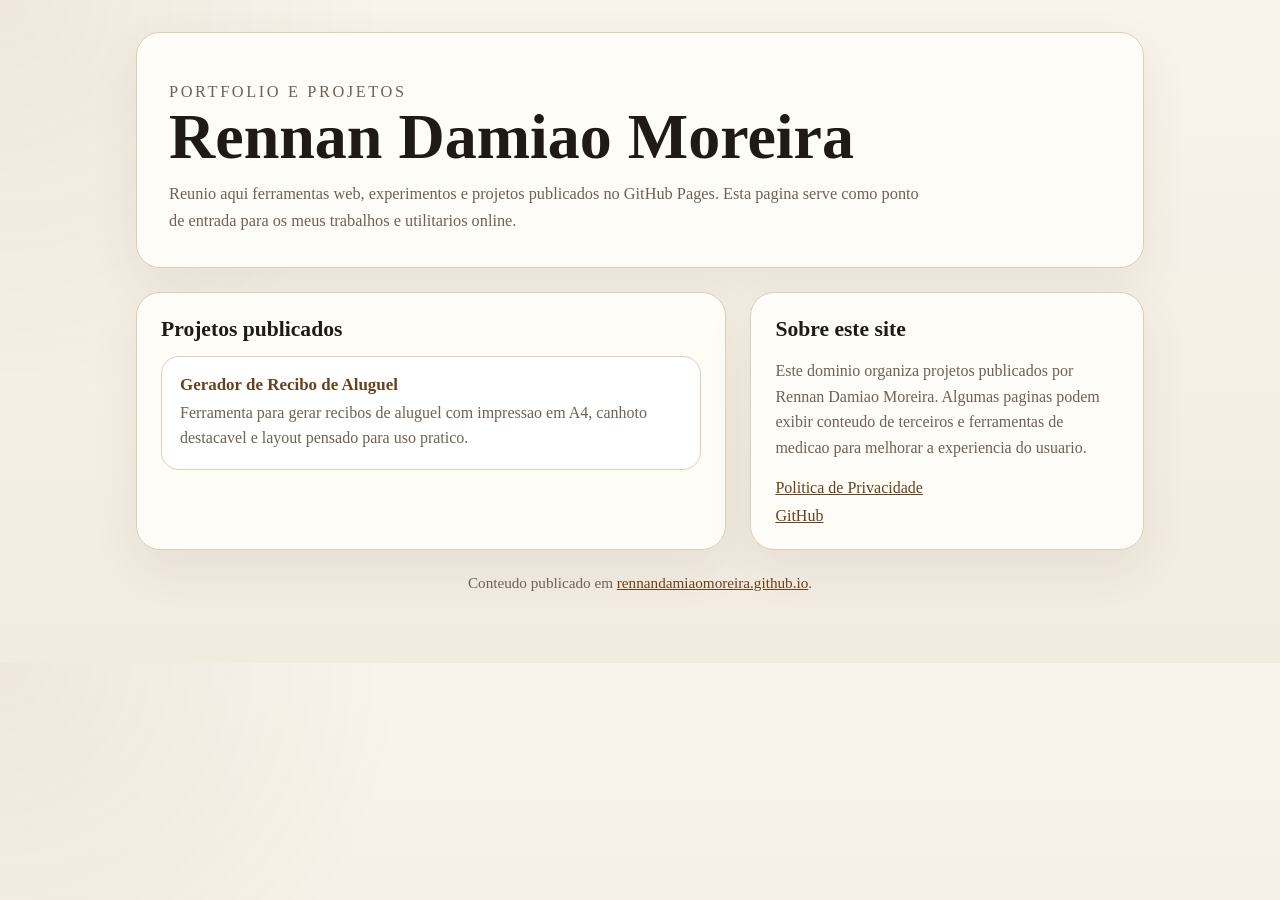
==== index.html @ 284f4dc1 "principal" ====
<!DOCTYPE html>
<html lang="pt-BR">
<head>
    <meta charset="UTF-8">
    <meta http-equiv="X-UA-Compatible" content="IE=edge">
    <meta name="viewport" content="width=device-width, initial-scale=1.0">
    <title>Rennan Damiao Moreira</title>
    <meta name="description" content="Projetos, ferramentas e experimentos publicados por Rennan Damiao Moreira.">
    <meta name="google-site-verification" content="cHc9ku_yMv4y8DhApohJNucnqFjQscXv2vftnZROdxE">
    <style>
        :root {
            --bg: #f6f2ea;
            --surface: #fffdf8;
            --ink: #1f1a16;
            --muted: #6d6257;
            --line: #decdb9;
            --accent: #87572b;
            --accent-dark: #68411d;
        }

        * {
            box-sizing: border-box;
        }

        body {
            margin: 0;
            font-family: Georgia, "Times New Roman", serif;
            background:
                radial-gradient(circle at top left, rgba(135, 87, 43, 0.08), transparent 28%),
                linear-gradient(180deg, #f8f4ec 0%, #f2ebe0 100%);
            color: var(--ink);
        }

        .page {
            max-width: 1040px;
            margin: 0 auto;
            padding: 32px 16px 56px;
        }

        .hero,
        .section {
            background: rgba(255, 253, 248, 0.94);
            border: 1px solid var(--line);
            border-radius: 24px;
            box-shadow: 0 18px 48px rgba(82, 58, 36, 0.08);
        }

        .hero {
            padding: 32px;
            margin-bottom: 24px;
        }

        .eyebrow {
            margin: 0 0 8px;
            font-size: 0.84rem;
            letter-spacing: 0.16em;
            text-transform: uppercase;
            color: var(--accent);
        }

        h1,
        h2 {
            margin: 0;
        }

        h1 {
            font-size: clamp(2.2rem, 5vw, 4rem);
            line-height: 0.96;
        }

        .hero p {
            max-width: 760px;
            margin: 14px 0 0;
            color: var(--muted);
            font-size: 1.02rem;
            line-height: 1.65;
        }

        .layout {
            display: grid;
            gap: 24px;
            grid-template-columns: minmax(0, 1.2fr) minmax(280px, 0.8fr);
        }

        .section {
            padding: 24px;
        }

        .section h2 {
            margin-bottom: 14px;
            font-size: 1.35rem;
        }

        .section p,
        .section li {
            color: var(--muted);
            line-height: 1.6;
        }

        .project-list {
            display: grid;
            gap: 16px;
        }

        .project-card {
            display: block;
            padding: 18px;
            border: 1px solid var(--line);
            border-radius: 18px;
            background: #fff;
            text-decoration: none;
            color: inherit;
            transition: transform 0.18s ease, box-shadow 0.18s ease;
        }

        .project-card:hover {
            transform: translateY(-2px);
            box-shadow: 0 12px 24px rgba(82, 58, 36, 0.08);
        }

        .project-card strong {
            display: block;
            margin-bottom: 6px;
            color: var(--accent-dark);
            font-size: 1.06rem;
        }

        .project-card span {
            color: var(--muted);
            line-height: 1.55;
        }

        .links {
            display: grid;
            gap: 10px;
            margin-top: 18px;
        }

        .links a,
        .footer a {
            color: var(--accent-dark);
        }

        .footer {
            margin-top: 24px;
            text-align: center;
            color: var(--muted);
            font-size: 0.95rem;
        }

        @media (max-width: 860px) {
            .layout {
                grid-template-columns: 1fr;
            }

            .hero,
            .section {
                padding: 20px;
            }
        }
    </style>


   <script async src="https://pagead2.googlesyndication.com/pagead/js/adsbygoogle.js?client=ca-pub-9170880056715770"
     crossorigin="anonymous"></script>

</head>
<body>
    <main class="page">
        <header class="hero">
            <p class="eyebrow">Portfolio e projetos</p>
            <h1>Rennan Damiao Moreira</h1>
            <p>Reunio aqui ferramentas web, experimentos e projetos publicados no GitHub Pages. Esta pagina serve como ponto de entrada para os meus trabalhos e utilitarios online.</p>
        </header>

        <section class="layout">
            <section class="section">
                <h2>Projetos publicados</h2>
                <div class="project-list">
                    <a class="project-card" href="https://rennandamiaomoreira.github.io/GeradorReciboAluguel/">
                        <strong>Gerador de Recibo de Aluguel</strong>
                        <span>Ferramenta para gerar recibos de aluguel com impressao em A4, canhoto destacavel e layout pensado para uso pratico.</span>
                    </a>
                </div>
            </section>

            <aside class="section">
                <h2>Sobre este site</h2>
                <p>Este dominio organiza projetos publicados por Rennan Damiao Moreira. Algumas paginas podem exibir conteudo de terceiros e ferramentas de medicao para melhorar a experiencia do usuario.</p>
                <div class="links">
                    <a href="privacy.html">Politica de Privacidade</a>
                    <a href="https://github.com/RennanDamiaoMoreira" rel="noopener noreferrer">GitHub</a>
                </div>
            </aside>
        </section>

        <footer class="footer">
            <p>Conteudo publicado em <a href="https://rennandamiaomoreira.github.io/">rennandamiaomoreira.github.io</a>.</p>
        </footer>
    </main>
</body>
</html>
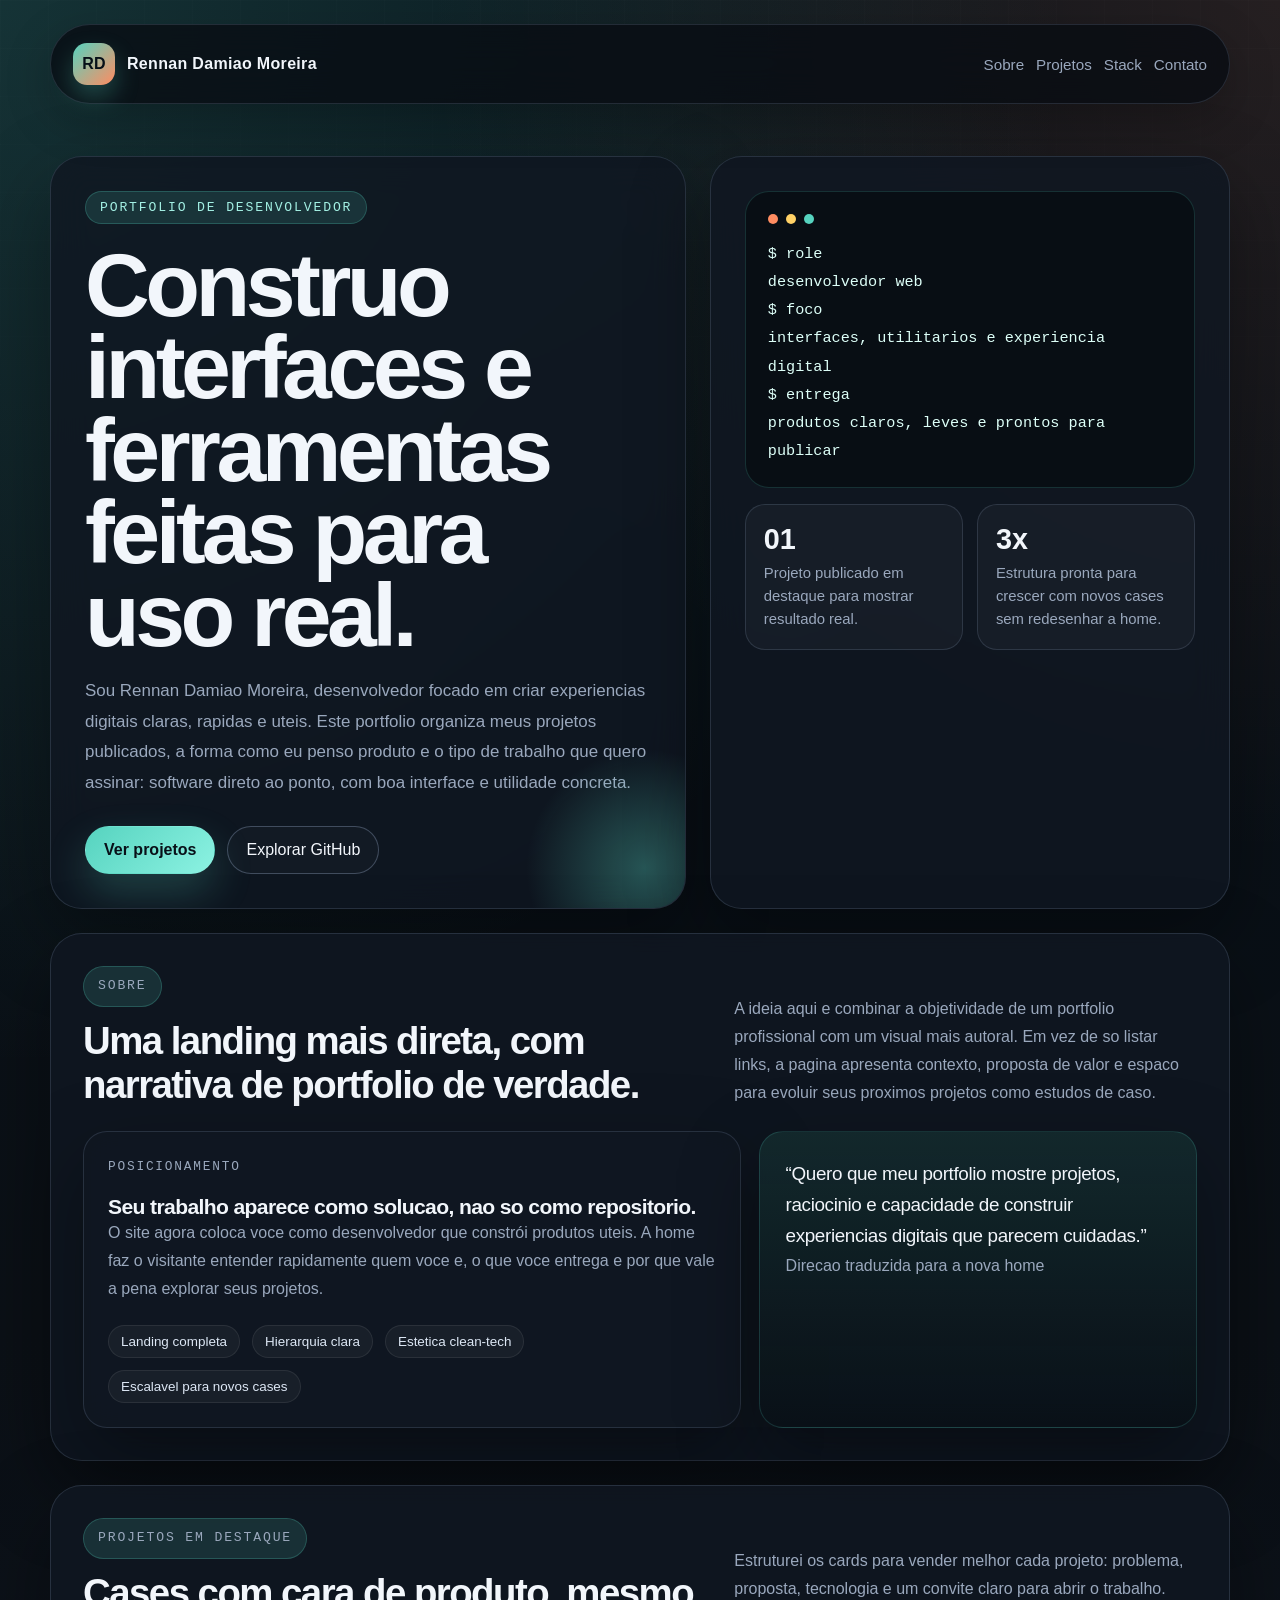
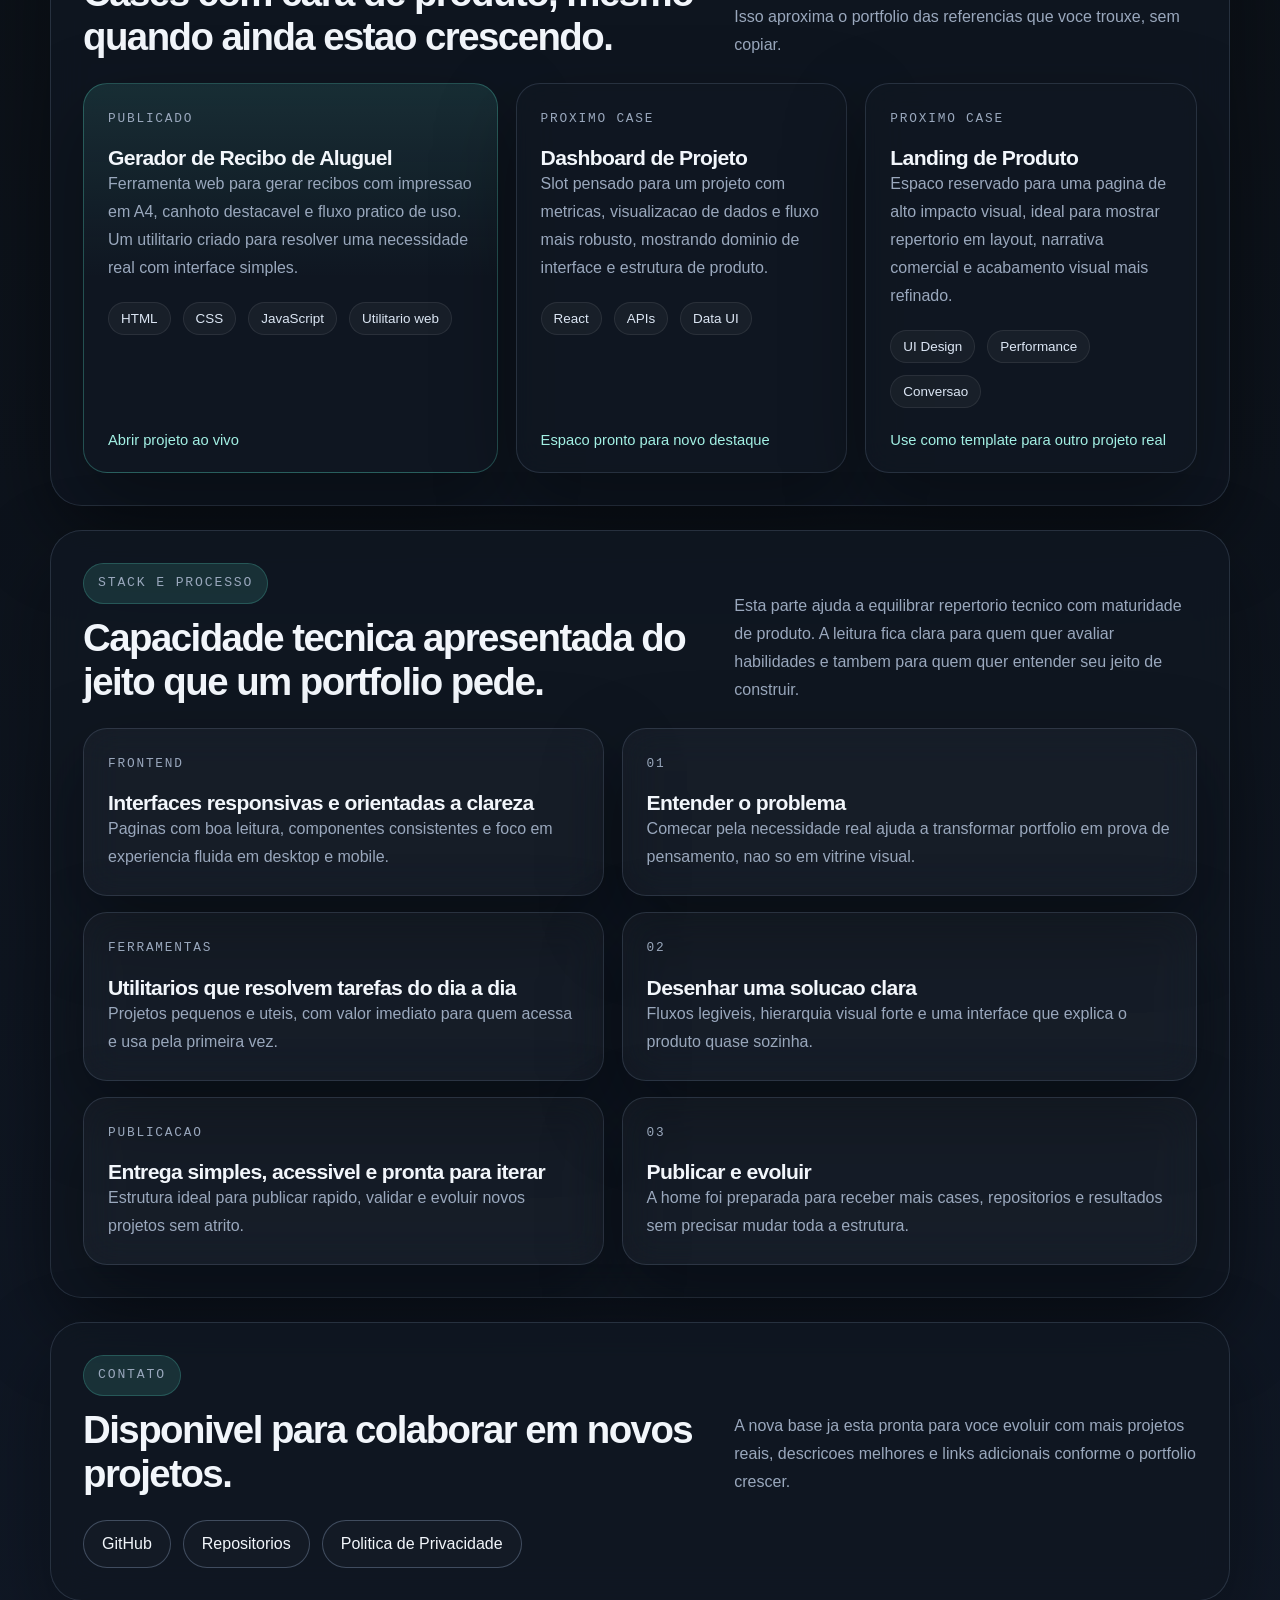
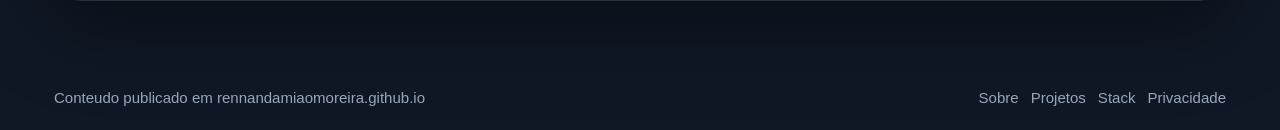
==== commit 4e4f974c: "Refactor home page into modular shell" ====
--- a/index.html
+++ b/index.html
@@ -4,199 +4,264 @@
     <meta charset="UTF-8">
     <meta http-equiv="X-UA-Compatible" content="IE=edge">
     <meta name="viewport" content="width=device-width, initial-scale=1.0">
-    <title>Rennan Damiao Moreira</title>
-    <meta name="description" content="Projetos, ferramentas e experimentos publicados por Rennan Damiao Moreira.">
+    <title>Rennan Damiao Moreira | Desenvolvedor</title>
+    <meta name="description" content="Portfolio de Rennan Damiao Moreira com projetos web, ferramentas publicadas e experimentos de desenvolvimento.">
     <meta name="google-site-verification" content="cHc9ku_yMv4y8DhApohJNucnqFjQscXv2vftnZROdxE">
-    <style>
-        :root {
-            --bg: #f6f2ea;
-            --surface: #fffdf8;
-            --ink: #1f1a16;
-            --muted: #6d6257;
-            --line: #decdb9;
-            --accent: #87572b;
-            --accent-dark: #68411d;
-        }
-
-        * {
-            box-sizing: border-box;
-        }
-
-        body {
-            margin: 0;
-            font-family: Georgia, "Times New Roman", serif;
-            background:
-                radial-gradient(circle at top left, rgba(135, 87, 43, 0.08), transparent 28%),
-                linear-gradient(180deg, #f8f4ec 0%, #f2ebe0 100%);
-            color: var(--ink);
-        }
-
-        .page {
-            max-width: 1040px;
-            margin: 0 auto;
-            padding: 32px 16px 56px;
-        }
-
-        .hero,
-        .section {
-            background: rgba(255, 253, 248, 0.94);
-            border: 1px solid var(--line);
-            border-radius: 24px;
-            box-shadow: 0 18px 48px rgba(82, 58, 36, 0.08);
-        }
-
-        .hero {
-            padding: 32px;
-            margin-bottom: 24px;
-        }
-
-        .eyebrow {
-            margin: 0 0 8px;
-            font-size: 0.84rem;
-            letter-spacing: 0.16em;
-            text-transform: uppercase;
-            color: var(--accent);
-        }
-
-        h1,
-        h2 {
-            margin: 0;
-        }
-
-        h1 {
-            font-size: clamp(2.2rem, 5vw, 4rem);
-            line-height: 0.96;
-        }
-
-        .hero p {
-            max-width: 760px;
-            margin: 14px 0 0;
-            color: var(--muted);
-            font-size: 1.02rem;
-            line-height: 1.65;
-        }
-
-        .layout {
-            display: grid;
-            gap: 24px;
-            grid-template-columns: minmax(0, 1.2fr) minmax(280px, 0.8fr);
-        }
-
-        .section {
-            padding: 24px;
-        }
-
-        .section h2 {
-            margin-bottom: 14px;
-            font-size: 1.35rem;
-        }
-
-        .section p,
-        .section li {
-            color: var(--muted);
-            line-height: 1.6;
-        }
-
-        .project-list {
-            display: grid;
-            gap: 16px;
-        }
-
-        .project-card {
-            display: block;
-            padding: 18px;
-            border: 1px solid var(--line);
-            border-radius: 18px;
-            background: #fff;
-            text-decoration: none;
-            color: inherit;
-            transition: transform 0.18s ease, box-shadow 0.18s ease;
-        }
-
-        .project-card:hover {
-            transform: translateY(-2px);
-            box-shadow: 0 12px 24px rgba(82, 58, 36, 0.08);
-        }
-
-        .project-card strong {
-            display: block;
-            margin-bottom: 6px;
-            color: var(--accent-dark);
-            font-size: 1.06rem;
-        }
-
-        .project-card span {
-            color: var(--muted);
-            line-height: 1.55;
-        }
-
-        .links {
-            display: grid;
-            gap: 10px;
-            margin-top: 18px;
-        }
-
-        .links a,
-        .footer a {
-            color: var(--accent-dark);
-        }
-
-        .footer {
-            margin-top: 24px;
-            text-align: center;
-            color: var(--muted);
-            font-size: 0.95rem;
-        }
-
-        @media (max-width: 860px) {
-            .layout {
-                grid-template-columns: 1fr;
-            }
-
-            .hero,
-            .section {
-                padding: 20px;
-            }
-        }
-    </style>
-
-
-   <script async src="https://pagead2.googlesyndication.com/pagead/js/adsbygoogle.js?client=ca-pub-9170880056715770"
-     crossorigin="anonymous"></script>
-
+    <link rel="stylesheet" href="./assets/css/tokens.css">
+    <link rel="stylesheet" href="./assets/css/base.css">
+    <link rel="stylesheet" href="./assets/css/components.css">
+    <link rel="stylesheet" href="./assets/css/pages/home.css">
+    <script defer src="./assets/js/data/site.js"></script>
+    <script defer src="./assets/js/layout.js"></script>
+    <script async src="https://pagead2.googlesyndication.com/pagead/js/adsbygoogle.js?client=ca-pub-9170880056715770"
+        crossorigin="anonymous"></script>
 </head>
-<body>
-    <main class="page">
-        <header class="hero">
-            <p class="eyebrow">Portfolio e projetos</p>
-            <h1>Rennan Damiao Moreira</h1>
-            <p>Reunio aqui ferramentas web, experimentos e projetos publicados no GitHub Pages. Esta pagina serve como ponto de entrada para os meus trabalhos e utilitarios online.</p>
-        </header>
-
-        <section class="layout">
-            <section class="section">
-                <h2>Projetos publicados</h2>
-                <div class="project-list">
-                    <a class="project-card" href="https://rennandamiaomoreira.github.io/GeradorReciboAluguel/">
-                        <strong>Gerador de Recibo de Aluguel</strong>
-                        <span>Ferramenta para gerar recibos de aluguel com impressao em A4, canhoto destacavel e layout pensado para uso pratico.</span>
+<body data-page="home">
+    <div class="site-shell">
+        <header data-site-header></header>
+
+        <main class="page page-home">
+            <section class="hero">
+                <article class="panel hero-main">
+                    <p class="eyebrow">Portfolio de desenvolvedor</p>
+                    <h1>Construo interfaces e ferramentas feitas para uso real.</h1>
+                    <p class="hero-copy">
+                        Sou Rennan Damiao Moreira, desenvolvedor focado em criar experiencias digitais claras,
+                        rapidas e uteis. Este portfolio organiza meus projetos publicados, a forma como eu penso
+                        produto e o tipo de trabalho que quero assinar: software direto ao ponto, com boa interface
+                        e utilidade concreta.
+                    </p>
+                    <div class="cta-group">
+                        <a class="button button-primary" href="#projetos">Ver projetos</a>
+                        <a class="button button-secondary" href="https://github.com/RennanDamiaoMoreira" rel="noopener noreferrer">Explorar GitHub</a>
+                    </div>
+                </article>
+
+                <aside class="panel hero-side">
+                    <div class="terminal" aria-label="Resumo profissional">
+                        <div class="terminal-top">
+                            <span class="dot"></span>
+                            <span class="dot"></span>
+                            <span class="dot"></span>
+                        </div>
+                        <code>$ role</code>
+                        <code>desenvolvedor web</code>
+                        <code>$ foco</code>
+                        <code>interfaces, utilitarios e experiencia digital</code>
+                        <code>$ entrega</code>
+                        <code>produtos claros, leves e prontos para publicar</code>
+                    </div>
+
+                    <div class="hero-metrics">
+                        <div class="metric">
+                            <strong>01</strong>
+                            <span>Projeto publicado em destaque para mostrar resultado real.</span>
+                        </div>
+                        <div class="metric">
+                            <strong>3x</strong>
+                            <span>Estrutura pronta para crescer com novos cases sem redesenhar a home.</span>
+                        </div>
+                    </div>
+                </aside>
+            </section>
+
+            <section class="panel section" id="sobre">
+                <div class="section-header">
+                    <div>
+                        <p class="eyebrow">Sobre</p>
+                        <h2>Uma landing mais direta, com narrativa de portfolio de verdade.</h2>
+                    </div>
+                    <p>
+                        A ideia aqui e combinar a objetividade de um portfolio profissional com um visual mais autoral.
+                        Em vez de so listar links, a pagina apresenta contexto, proposta de valor e espaco para evoluir
+                        seus proximos projetos como estudos de caso.
+                    </p>
+                </div>
+
+                <div class="about-grid">
+                    <article class="about-card">
+                        <p class="mini-title">Posicionamento</p>
+                        <h3>Seu trabalho aparece como solucao, nao so como repositorio.</h3>
+                        <p>
+                            O site agora coloca voce como desenvolvedor que constrói produtos uteis. A home faz o visitante
+                            entender rapidamente quem voce e, o que voce entrega e por que vale a pena explorar seus projetos.
+                        </p>
+                        <div class="inline-list">
+                            <span>Landing completa</span>
+                            <span>Hierarquia clara</span>
+                            <span>Estetica clean-tech</span>
+                            <span>Escalavel para novos cases</span>
+                        </div>
+                    </article>
+
+                    <aside class="quote-card">
+                        <p>
+                            “Quero que meu portfolio mostre projetos, raciocinio e capacidade de construir experiencias
+                            digitais que parecem cuidadas.”
+                        </p>
+                        <span>Direcao traduzida para a nova home</span>
+                    </aside>
+                </div>
+            </section>
+
+            <section class="panel section" id="projetos">
+                <div class="section-header">
+                    <div>
+                        <p class="eyebrow">Projetos em destaque</p>
+                        <h2>Cases com cara de produto, mesmo quando ainda estao crescendo.</h2>
+                    </div>
+                    <p>
+                        Estruturei os cards para vender melhor cada projeto: problema, proposta, tecnologia e um convite
+                        claro para abrir o trabalho. Isso aproxima o portfolio das referencias que voce trouxe, sem copiar.
+                    </p>
+                </div>
+
+                <div class="project-grid">
+                    <a class="project-card featured" href="https://rennandamiaomoreira.github.io/GeradorReciboAluguel/">
+                        <div>
+                            <p class="project-kicker">Publicado</p>
+                            <h3>Gerador de Recibo de Aluguel</h3>
+                            <p>
+                                Ferramenta web para gerar recibos com impressao em A4, canhoto destacavel e fluxo pratico
+                                de uso. Um utilitario criado para resolver uma necessidade real com interface simples.
+                            </p>
+                            <div class="chip-list">
+                                <span class="tag">HTML</span>
+                                <span class="tag">CSS</span>
+                                <span class="tag">JavaScript</span>
+                                <span class="tag">Utilitario web</span>
+                            </div>
+                        </div>
+                        <span class="project-meta">Abrir projeto ao vivo</span>
                     </a>
-                </div>
-            </section>
-
-            <aside class="section">
-                <h2>Sobre este site</h2>
-                <p>Este dominio organiza projetos publicados por Rennan Damiao Moreira. Algumas paginas podem exibir conteudo de terceiros e ferramentas de medicao para melhorar a experiencia do usuario.</p>
-                <div class="links">
-                    <a href="privacy.html">Politica de Privacidade</a>
-                    <a href="https://github.com/RennanDamiaoMoreira" rel="noopener noreferrer">GitHub</a>
-                </div>
-            </aside>
-        </section>
-
-        <footer class="footer">
-            <p>Conteudo publicado em <a href="https://rennandamiaomoreira.github.io/">rennandamiaomoreira.github.io</a>.</p>
-        </footer>
-    </main>
+
+                    <article class="project-card">
+                        <div>
+                            <p class="project-kicker">Proximo case</p>
+                            <h3>Dashboard de Projeto</h3>
+                            <p>
+                                Slot pensado para um projeto com metricas, visualizacao de dados e fluxo mais robusto,
+                                mostrando dominio de interface e estrutura de produto.
+                            </p>
+                            <div class="chip-list">
+                                <span class="mini-tag">React</span>
+                                <span class="mini-tag">APIs</span>
+                                <span class="mini-tag">Data UI</span>
+                            </div>
+                        </div>
+                        <span class="project-meta">Espaco pronto para novo destaque</span>
+                    </article>
+
+                    <article class="project-card">
+                        <div>
+                            <p class="project-kicker">Proximo case</p>
+                            <h3>Landing de Produto</h3>
+                            <p>
+                                Espaco reservado para uma pagina de alto impacto visual, ideal para mostrar repertorio em
+                                layout, narrativa comercial e acabamento visual mais refinado.
+                            </p>
+                            <div class="chip-list">
+                                <span class="mini-tag">UI Design</span>
+                                <span class="mini-tag">Performance</span>
+                                <span class="mini-tag">Conversao</span>
+                            </div>
+                        </div>
+                        <span class="project-meta">Use como template para outro projeto real</span>
+                    </article>
+                </div>
+            </section>
+
+            <section class="panel section" id="stack">
+                <div class="section-header">
+                    <div>
+                        <p class="eyebrow">Stack e processo</p>
+                        <h2>Capacidade tecnica apresentada do jeito que um portfolio pede.</h2>
+                    </div>
+                    <p>
+                        Esta parte ajuda a equilibrar repertorio tecnico com maturidade de produto. A leitura fica clara
+                        para quem quer avaliar habilidades e tambem para quem quer entender seu jeito de construir.
+                    </p>
+                </div>
+
+                <div class="stack-grid">
+                    <div class="skill-list">
+                        <article class="skill-card">
+                            <p class="mini-title">Frontend</p>
+                            <h3>Interfaces responsivas e orientadas a clareza</h3>
+                            <p>
+                                Paginas com boa leitura, componentes consistentes e foco em experiencia fluida em desktop
+                                e mobile.
+                            </p>
+                        </article>
+
+                        <article class="skill-card">
+                            <p class="mini-title">Ferramentas</p>
+                            <h3>Utilitarios que resolvem tarefas do dia a dia</h3>
+                            <p>
+                                Projetos pequenos e uteis, com valor imediato para quem acessa e usa pela primeira vez.
+                            </p>
+                        </article>
+
+                        <article class="skill-card">
+                            <p class="mini-title">Publicacao</p>
+                            <h3>Entrega simples, acessivel e pronta para iterar</h3>
+                            <p>
+                                Estrutura ideal para publicar rapido, validar e evoluir novos projetos sem atrito.
+                            </p>
+                        </article>
+                    </div>
+
+                    <div class="process-grid">
+                        <article class="process-card">
+                            <p class="mini-title">01</p>
+                            <h3>Entender o problema</h3>
+                            <p>
+                                Comecar pela necessidade real ajuda a transformar portfolio em prova de pensamento, nao so
+                                em vitrine visual.
+                            </p>
+                        </article>
+
+                        <article class="process-card">
+                            <p class="mini-title">02</p>
+                            <h3>Desenhar uma solucao clara</h3>
+                            <p>
+                                Fluxos legiveis, hierarquia visual forte e uma interface que explica o produto quase sozinha.
+                            </p>
+                        </article>
+
+                        <article class="process-card">
+                            <p class="mini-title">03</p>
+                            <h3>Publicar e evoluir</h3>
+                            <p>
+                                A home foi preparada para receber mais cases, repositorios e resultados sem precisar mudar
+                                toda a estrutura.
+                            </p>
+                        </article>
+                    </div>
+                </div>
+            </section>
+
+            <section class="panel section" id="contato">
+                <div class="section-header">
+                    <div>
+                        <p class="eyebrow">Contato</p>
+                        <h2>Disponivel para colaborar em novos projetos.</h2>
+                    </div>
+                    <p>
+                        A nova base ja esta pronta para voce evoluir com mais projetos reais, descricoes melhores e links
+                        adicionais conforme o portfolio crescer.
+                    </p>
+                </div>
+
+                <div class="socials">
+                    <a class="social-link" href="https://github.com/RennanDamiaoMoreira" rel="noopener noreferrer">GitHub</a>
+                    <a class="social-link" href="https://github.com/RennanDamiaoMoreira?tab=repositories" rel="noopener noreferrer">Repositorios</a>
+                    <a class="social-link" href="./privacy.html">Politica de Privacidade</a>
+                </div>
+            </section>
+        </main>
+
+        <footer data-site-footer></footer>
+    </div>
 </body>
 </html>
--- a/assets/css/tokens.css
+++ b/assets/css/tokens.css
@@ -0,0 +1,24 @@
+:root {
+    --bg: #0b1016;
+    --bg-soft: #111823;
+    --panel: rgba(16, 23, 34, 0.84);
+    --panel-strong: rgba(9, 14, 21, 0.94);
+    --line: rgba(152, 173, 205, 0.18);
+    --line-strong: rgba(152, 173, 205, 0.34);
+    --text: #f2f6fb;
+    --muted: #9aa8bd;
+    --accent: #56d3bf;
+    --accent-soft: rgba(86, 211, 191, 0.14);
+    --accent-warm: #ff8c61;
+    --shadow: 0 30px 80px rgba(0, 0, 0, 0.34);
+    --radius-xl: 32px;
+    --radius-lg: 24px;
+    --radius-md: 18px;
+    --space-xs: 8px;
+    --space-sm: 12px;
+    --space-md: 16px;
+    --space-lg: 24px;
+    --space-xl: 32px;
+    --space-2xl: 40px;
+    --max-width: 1180px;
+}
--- a/assets/css/base.css
+++ b/assets/css/base.css
@@ -0,0 +1,106 @@
+* {
+    box-sizing: border-box;
+}
+
+html {
+    scroll-behavior: smooth;
+}
+
+body {
+    margin: 0;
+    min-height: 100vh;
+    color: var(--text);
+    font-family: "Space Grotesk", "Segoe UI", sans-serif;
+    background:
+        radial-gradient(circle at top left, rgba(86, 211, 191, 0.18), transparent 30%),
+        radial-gradient(circle at top right, rgba(255, 140, 97, 0.12), transparent 24%),
+        linear-gradient(180deg, #071018 0%, #0b1016 40%, #101826 100%);
+}
+
+body::before {
+    content: "";
+    position: fixed;
+    inset: 0;
+    background-image:
+        linear-gradient(rgba(255, 255, 255, 0.03) 1px, transparent 1px),
+        linear-gradient(90deg, rgba(255, 255, 255, 0.03) 1px, transparent 1px);
+    background-size: 48px 48px;
+    mask-image: linear-gradient(180deg, rgba(0, 0, 0, 0.35), transparent 85%);
+    pointer-events: none;
+}
+
+body.layout-ready [data-site-header],
+body.layout-ready [data-site-footer] {
+    display: block;
+}
+
+a {
+    color: inherit;
+}
+
+h1,
+h2,
+h3,
+p {
+    margin: 0;
+}
+
+.site-shell {
+    position: relative;
+}
+
+.page {
+    position: relative;
+    width: min(calc(100% - 32px), var(--max-width));
+    margin: 0 auto;
+    padding: 24px 0 64px;
+}
+
+.panel {
+    border: 1px solid var(--line);
+    border-radius: var(--radius-xl);
+    background: var(--panel);
+    backdrop-filter: blur(18px);
+    box-shadow: var(--shadow);
+}
+
+.section {
+    margin-top: var(--space-lg);
+    padding: var(--space-xl);
+}
+
+.section-header {
+    display: flex;
+    justify-content: space-between;
+    align-items: end;
+    gap: 20px;
+    margin-bottom: var(--space-lg);
+}
+
+.section-header h2 {
+    margin-top: 12px;
+    font-size: clamp(1.9rem, 3vw, 2.7rem);
+    letter-spacing: -0.04em;
+}
+
+.section-header p {
+    max-width: 52ch;
+    color: var(--muted);
+    line-height: 1.75;
+}
+
+@media (max-width: 720px) {
+    .page {
+        width: min(calc(100% - 20px), var(--max-width));
+        padding-top: 12px;
+    }
+
+    .section {
+        padding: var(--space-lg);
+    }
+
+    .section-header {
+        flex-direction: column;
+        align-items: flex-start;
+    }
+}
--- a/assets/css/components.css
+++ b/assets/css/components.css
@@ -0,0 +1,164 @@
+.button,
+.social-link {
+    display: inline-flex;
+    align-items: center;
+    justify-content: center;
+    min-height: 48px;
+    padding: 0 18px;
+    border-radius: 999px;
+    border: 1px solid var(--line-strong);
+    text-decoration: none;
+    transition: transform 0.2s ease, border-color 0.2s ease, background 0.2s ease;
+}
+
+.button:hover,
+.social-link:hover,
+.project-card:hover,
+.skill-card:hover,
+.process-card:hover {
+    transform: translateY(-3px);
+}
+
+.button-primary {
+    border-color: transparent;
+    background: linear-gradient(135deg, var(--accent) 0%, #8cf2e2 100%);
+    color: #081018;
+    box-shadow: 0 18px 40px rgba(86, 211, 191, 0.24);
+    font-weight: 700;
+}
+
+.button-secondary,
+.social-link {
+    background: rgba(255, 255, 255, 0.02);
+    color: var(--text);
+}
+
+.eyebrow,
+.project-kicker,
+.mini-title {
+    font-family: "IBM Plex Mono", monospace;
+}
+
+.eyebrow {
+    display: inline-flex;
+    align-items: center;
+    gap: 10px;
+    padding: 8px 14px;
+    border-radius: 999px;
+    background: var(--accent-soft);
+    border: 1px solid rgba(86, 211, 191, 0.24);
+    color: #a3f0e4;
+    font-size: 0.82rem;
+    letter-spacing: 0.14em;
+    text-transform: uppercase;
+}
+
+.tag,
+.mini-tag,
+.inline-list span {
+    display: inline-flex;
+    align-items: center;
+    justify-content: center;
+    padding: 8px 12px;
+    border-radius: 999px;
+    border: 1px solid rgba(255, 255, 255, 0.08);
+    background: rgba(255, 255, 255, 0.04);
+    color: #dde7f5;
+    font-size: 0.84rem;
+}
+
+.site-nav {
+    width: min(calc(100% - 32px), var(--max-width));
+    margin: 24px auto 0;
+    display: flex;
+    align-items: center;
+    justify-content: space-between;
+    gap: 20px;
+    padding: 18px 22px;
+    border: 1px solid var(--line);
+    border-radius: 999px;
+    background: rgba(8, 12, 19, 0.78);
+    backdrop-filter: blur(20px);
+    position: sticky;
+    top: 16px;
+    z-index: 10;
+    box-shadow: 0 16px 48px rgba(0, 0, 0, 0.24);
+}
+
+.site-brand {
+    display: flex;
+    align-items: center;
+    gap: 12px;
+    font-weight: 700;
+    letter-spacing: 0.02em;
+    text-decoration: none;
+}
+
+.site-brand__mark {
+    display: inline-flex;
+    align-items: center;
+    justify-content: center;
+    width: 42px;
+    height: 42px;
+    border-radius: 14px;
+    background: linear-gradient(135deg, var(--accent) 0%, var(--accent-warm) 100%);
+    color: #061018;
+    box-shadow: 0 12px 24px rgba(86, 211, 191, 0.28);
+}
+
+.site-nav__links,
+.inline-list,
+.chip-list,
+.cta-group,
+.socials,
+.site-footer__links {
+    display: flex;
+    flex-wrap: wrap;
+    gap: 12px;
+}
+
+.site-nav__links {
+    color: var(--muted);
+    font-size: 0.95rem;
+}
+
+.site-nav__link,
+.site-footer__links a {
+    text-decoration: none;
+}
+
+.site-nav__link.is-active {
+    color: #a3f0e4;
+}
+
+.site-footer {
+    width: min(calc(100% - 32px), var(--max-width));
+    margin: 0 auto;
+    display: flex;
+    justify-content: space-between;
+    gap: 16px;
+    padding: 24px 4px 24px;
+    color: var(--muted);
+    font-size: 0.94rem;
+}
+
+.site-footer__links {
+    align-items: center;
+}
+
+@media (max-width: 720px) {
+    .site-nav {
+        width: min(calc(100% - 20px), var(--max-width));
+        border-radius: 28px;
+        padding: 18px;
+    }
+
+    .site-nav__links {
+        display: none;
+    }
+
+    .site-footer {
+        width: min(calc(100% - 20px), var(--max-width));
+        flex-direction: column;
+    }
+}
--- a/assets/css/pages/home.css
+++ b/assets/css/pages/home.css
@@ -0,0 +1,268 @@
+.hero {
+    display: grid;
+    grid-template-columns: minmax(0, 1.1fr) minmax(320px, 0.9fr);
+    gap: 24px;
+    margin-top: 28px;
+}
+
+.hero-main,
+.hero-side,
+.about-card,
+.project-card,
+.skill-card,
+.process-card,
+.quote-card {
+    border: 1px solid var(--line);
+    border-radius: var(--radius-xl);
+    background: var(--panel);
+    backdrop-filter: blur(18px);
+    box-shadow: var(--shadow);
+}
+
+.hero-main,
+.hero-side {
+    padding: 34px;
+}
+
+.hero-main {
+    position: relative;
+    overflow: hidden;
+}
+
+.hero-main::after {
+    content: "";
+    position: absolute;
+    right: -80px;
+    bottom: -80px;
+    width: 240px;
+    height: 240px;
+    border-radius: 50%;
+    background: radial-gradient(circle, rgba(86, 211, 191, 0.34), transparent 70%);
+    pointer-events: none;
+}
+
+.hero-main h1 {
+    margin-top: 20px;
+    max-width: 11ch;
+    font-size: clamp(3.1rem, 7vw, 6.2rem);
+    line-height: 0.92;
+    letter-spacing: -0.05em;
+}
+
+.hero-copy {
+    max-width: 60ch;
+    margin-top: 20px;
+    color: var(--muted);
+    font-size: 1.06rem;
+    line-height: 1.8;
+}
+
+.cta-group {
+    margin-top: 28px;
+}
+
+.hero-side {
+    display: grid;
+    gap: 16px;
+    align-content: start;
+}
+
+.terminal {
+    padding: 22px;
+    border: 1px solid rgba(86, 211, 191, 0.18);
+    border-radius: var(--radius-lg);
+    background: var(--panel-strong);
+}
+
+.terminal-top {
+    display: flex;
+    gap: 8px;
+    margin-bottom: 16px;
+}
+
+.dot {
+    width: 10px;
+    height: 10px;
+    border-radius: 50%;
+    background: var(--accent-warm);
+}
+
+.dot:nth-child(2) {
+    background: #ffd166;
+}
+
+.dot:nth-child(3) {
+    background: var(--accent);
+}
+
+.terminal code {
+    display: block;
+    color: #ddfff8;
+    font-family: "IBM Plex Mono", monospace;
+    font-size: 0.95rem;
+    line-height: 1.85;
+}
+
+.hero-metrics {
+    display: grid;
+    grid-template-columns: repeat(2, minmax(0, 1fr));
+    gap: 14px;
+}
+
+.metric {
+    padding: 18px;
+    border-radius: 20px;
+    background: rgba(255, 255, 255, 0.03);
+    border: 1px solid var(--line);
+}
+
+.metric strong {
+    display: block;
+    margin-bottom: 6px;
+    font-size: 1.8rem;
+}
+
+.metric span,
+.about-card p,
+.project-card p,
+.skill-card p,
+.process-card p,
+.quote-card span {
+    color: var(--muted);
+    line-height: 1.75;
+}
+
+.metric span {
+    font-size: 0.93rem;
+    line-height: 1.55;
+}
+
+.about-grid,
+.project-grid,
+.stack-grid,
+.process-grid {
+    display: grid;
+    gap: 18px;
+}
+
+.about-grid {
+    grid-template-columns: 1.2fr 0.8fr;
+}
+
+.about-card,
+.project-card,
+.skill-card,
+.process-card {
+    padding: 24px;
+    border-radius: var(--radius-lg);
+}
+
+.inline-list {
+    margin-top: 22px;
+}
+
+.project-grid {
+    grid-template-columns: 1.25fr 1fr 1fr;
+}
+
+.project-card {
+    display: flex;
+    flex-direction: column;
+    justify-content: space-between;
+    min-height: 320px;
+    text-decoration: none;
+    transition: transform 0.2s ease, border-color 0.2s ease;
+}
+
+.project-card.featured {
+    background:
+        linear-gradient(180deg, rgba(86, 211, 191, 0.12), transparent 50%),
+        rgba(16, 23, 34, 0.92);
+    border-color: rgba(86, 211, 191, 0.3);
+}
+
+.project-kicker,
+.mini-title {
+    color: #a3f0e4;
+    font-size: 0.8rem;
+    letter-spacing: 0.14em;
+    text-transform: uppercase;
+}
+
+.project-card h3,
+.skill-card h3,
+.process-card h3,
+.about-card h3 {
+    margin-top: 16px;
+    font-size: 1.32rem;
+    letter-spacing: -0.03em;
+}
+
+.chip-list {
+    margin-top: 20px;
+}
+
+.project-meta {
+    margin-top: 24px;
+    color: #a3f0e4;
+    font-size: 0.92rem;
+}
+
+.stack-grid {
+    grid-template-columns: 0.95fr 1.05fr;
+}
+
+.skill-list,
+.process-grid {
+    display: grid;
+    gap: 16px;
+}
+
+.skill-card,
+.process-card {
+    background: rgba(255, 255, 255, 0.03);
+}
+
+.quote-card {
+    padding: 26px;
+    border-radius: var(--radius-lg);
+    border: 1px solid rgba(86, 211, 191, 0.18);
+    background:
+        linear-gradient(180deg, rgba(86, 211, 191, 0.12), transparent 100%),
+        rgba(10, 16, 24, 0.94);
+}
+
+.quote-card p {
+    color: var(--text);
+    font-size: 1.18rem;
+    line-height: 1.65;
+    letter-spacing: -0.02em;
+}
+
+.socials {
+    margin-top: 8px;
+}
+
+@media (max-width: 1040px) {
+    .hero,
+    .about-grid,
+    .project-grid,
+    .stack-grid {
+        grid-template-columns: 1fr;
+    }
+}
+
+@media (max-width: 720px) {
+    .hero-main,
+    .hero-side {
+        padding: 24px;
+    }
+
+    .hero-metrics {
+        grid-template-columns: 1fr;
+    }
+
+    .hero-main h1 {
+        font-size: clamp(2.7rem, 16vw, 4rem);
+    }
+}
